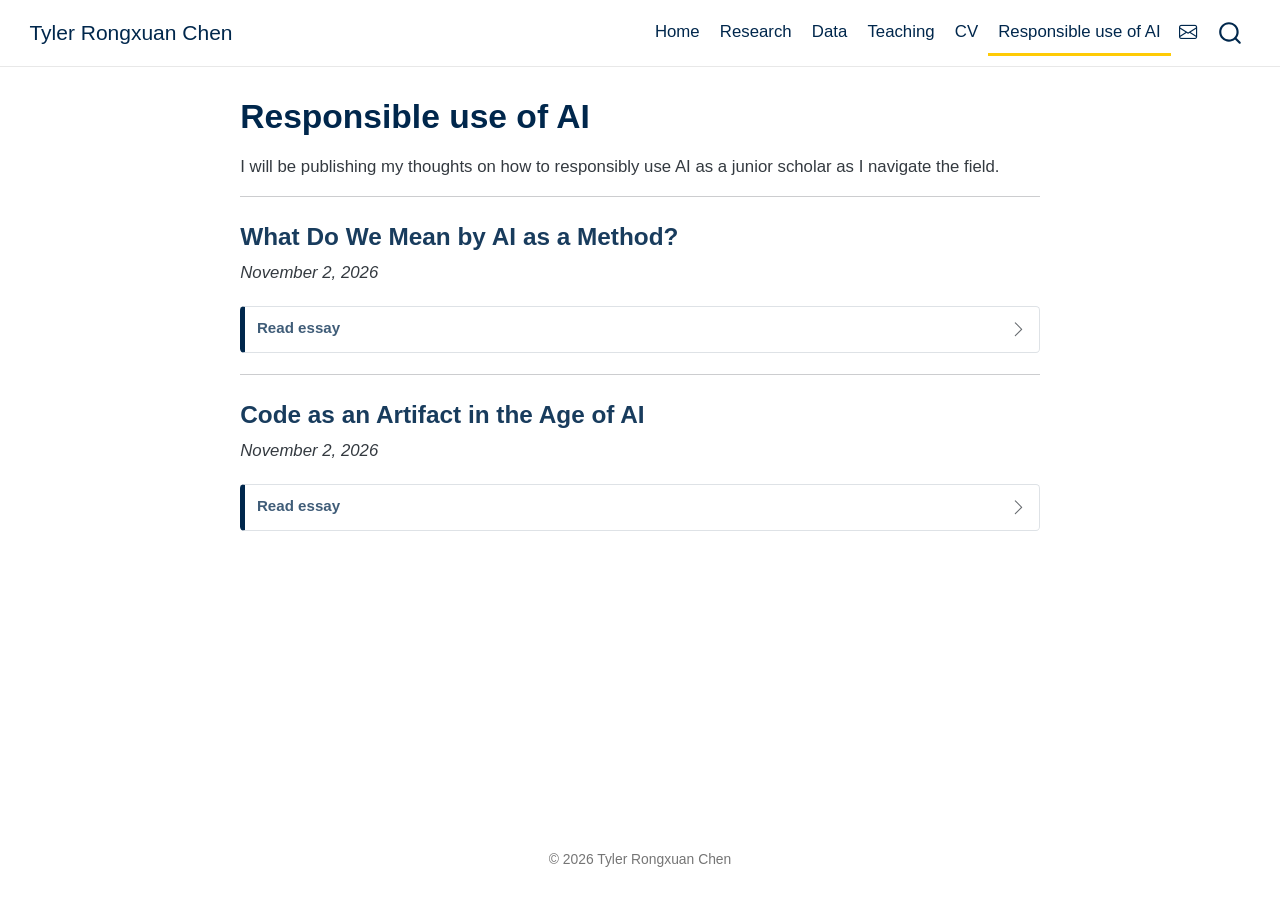
==== ai.html @ ea93e03c "Publish site 2026-11-02 21:11" ====
<!DOCTYPE html>
<html xmlns="http://www.w3.org/1999/xhtml" lang="en" xml:lang="en"><head>

<meta charset="utf-8">
<meta name="generator" content="quarto-1.10.18">

<meta name="viewport" content="width=device-width, initial-scale=1.0, user-scalable=yes">


<title>Responsible use of AI – Tyler Rongxuan Chen</title>
<style>
/* Default styles provided by pandoc.
** See https://pandoc.org/MANUAL.html#variables-for-html for config info.
*/
span.smallcaps{font-variant: small-caps;}
div.columns{display: flex; gap: 1.5em;}
div.column{flex: auto;}
@media screen {
div.columns{gap: min(4vw, 1.5em);}
div.column{overflow-x: auto;}
}
div.hanging-indent{margin-left: 1.5em; text-indent: -1.5em;}
ul.task-list{list-style: none;}
ul.task-list li input[type="checkbox"] {
  width: 0.8em;
  margin: 0 0.8em 0.2em -1em; /* quarto-specific, see https://github.com/quarto-dev/quarto-cli/issues/4556 */ 
  vertical-align: middle;
}
</style>


<script src="site_libs/quarto-nav/quarto-nav.js"></script>
<script src="site_libs/clipboard/clipboard.min.js"></script>
<script src="site_libs/quarto-search/autocomplete.umd.js"></script>
<script src="site_libs/quarto-search/fuse.min.js"></script>
<script src="site_libs/quarto-search/quarto-search.js"></script>
<meta name="quarto:offset" content="./">
<script src="site_libs/quarto-html/quarto.js" type="module"></script>
<script src="site_libs/quarto-html/tabsets/tabsets.js" type="module"></script>
<script src="site_libs/quarto-html/popper.min.js"></script>
<script src="site_libs/quarto-html/tippy.umd.min.js"></script>
<script src="site_libs/quarto-html/anchor.min.js"></script>
<link href="site_libs/quarto-html/tippy.css" rel="stylesheet">
<link href="site_libs/quarto-html/quarto-syntax-highlighting-64a204ab8560d761af7679ceaba22944.css" rel="stylesheet" id="quarto-text-highlighting-styles">
<script src="site_libs/bootstrap/bootstrap.min.js"></script>
<link href="site_libs/bootstrap/bootstrap-icons.css" rel="stylesheet">
<link href="site_libs/bootstrap/bootstrap-3b9a1a754504e1b850b1dd8a94b11211.min.css" rel="stylesheet" append-hash="true" id="quarto-bootstrap" data-mode="light">
<script id="quarto-search-options" type="application/json">{
  "location": "navbar",
  "copy-button": false,
  "collapse-after": 3,
  "panel-placement": "end",
  "type": "overlay",
  "limit": 50,
  "keyboard-shortcut": [
    "f",
    "/",
    "s"
  ],
  "show-item-context": false,
  "language": {
    "search-no-results-text": "No results",
    "search-matching-documents-text": "matching documents",
    "search-copy-link-title": "Copy link to search",
    "search-hide-matches-text": "Hide additional matches",
    "search-more-match-text": "more match in this document",
    "search-more-matches-text": "more matches in this document",
    "search-clear-button-title": "Clear",
    "search-text-placeholder": "",
    "search-detached-cancel-button-title": "Cancel",
    "search-submit-button-title": "Submit",
    "search-label": "Search"
  }
}</script>


<meta property="og:title" content="Responsible use of AI – Tyler Rongxuan Chen">
<meta property="og:description" content="Political scientist studying parties, party systems, and the geography of population groups">
<meta property="og:image" content="https://tylerrongxuanchen.github.io/assets/profile.jpg">
<meta property="og:site_name" content="Tyler Rongxuan Chen">
<meta name="twitter:title" content="Responsible use of AI – Tyler Rongxuan Chen">
<meta name="twitter:description" content="Political scientist studying parties, party systems, and the geography of population groups">
<meta name="twitter:image" content="https://tylerrongxuanchen.github.io/assets/profile.jpg">
<meta name="twitter:card" content="summary_large_image">
</head>

<body class="nav-fixed fullcontent quarto-light">

<div id="quarto-search-results"></div>
  <header id="quarto-header" class="headroom fixed-top">
    <nav class="navbar navbar-expand-lg " data-bs-theme="dark">
      <div class="navbar-container container-fluid">
      <div class="navbar-brand-container mx-auto">
    <a class="navbar-brand" href="./index.html">
    <span class="navbar-title">Tyler Rongxuan Chen</span>
    </a>
  </div>
            <div id="quarto-search" class="" title="Search"></div>
          <button class="navbar-toggler" type="button" data-bs-toggle="collapse" data-bs-target="#navbarCollapse" aria-controls="navbarCollapse" role="menu" aria-expanded="false" aria-label="Toggle navigation" onclick="if (window.quartoToggleHeadroom) { window.quartoToggleHeadroom(); }">
  <span class="navbar-toggler-icon"></span>
</button>
          <div class="collapse navbar-collapse" id="navbarCollapse">
            <ul class="navbar-nav navbar-nav-scroll ms-auto">
  <li class="nav-item">
    <a class="nav-link" href="./index.html"> 
<span class="menu-text">Home</span></a>
  </li>  
  <li class="nav-item">
    <a class="nav-link" href="./research.html"> 
<span class="menu-text">Research</span></a>
  </li>  
  <li class="nav-item">
    <a class="nav-link" href="./data.html"> 
<span class="menu-text">Data</span></a>
  </li>  
  <li class="nav-item">
    <a class="nav-link" href="./teaching.html"> 
<span class="menu-text">Teaching</span></a>
  </li>  
  <li class="nav-item">
    <a class="nav-link" href="./cv.html"> 
<span class="menu-text">CV</span></a>
  </li>  
  <li class="nav-item">
    <a class="nav-link active" href="./ai.html" aria-current="page"> 
<span class="menu-text">Responsible use of AI</span></a>
  </li>  
  <li class="nav-item compact">
    <a class="nav-link" href="mailto:tylercr@umich.edu"> <i class="bi bi-envelope" role="img" aria-label="Email">
</i> 
<span class="menu-text"></span></a>
  </li>  
</ul>
          </div> <!-- /navcollapse -->
            <div class="quarto-navbar-tools">
</div>
      </div> <!-- /container-fluid -->
    </nav>
</header>
<!-- content -->
<div id="quarto-content" class="quarto-container page-columns page-rows-contents page-layout-article page-navbar">
<!-- sidebar -->
<!-- margin-sidebar -->
    
<!-- main -->
<main class="content" id="quarto-document-content">

<header id="title-block-header" class="quarto-title-block default">
<div class="quarto-title">
<h1 class="title">Responsible use of AI</h1>
</div>



<div class="quarto-title-meta">

    
  
    
  </div>
  


</header>


<p>I will be publishing my thoughts on how to responsibly use AI as a junior scholar as I navigate the field.</p>
<hr>
<section id="what-do-we-mean-by-ai-as-a-method" class="level3">
<h3 class="anchored" data-anchor-id="what-do-we-mean-by-ai-as-a-method">What Do We Mean by AI as a Method?</h3>
<p><em>November 2, 2026</em></p>
<div class="callout callout-style-simple callout-note no-icon callout-titled">
<div class="callout-header d-flex align-content-center collapsed" data-bs-toggle="collapse" data-bs-target=".callout-1-contents" aria-controls="callout-1" aria-expanded="false" aria-label="Toggle callout">
<div class="callout-icon-container">
<i class="callout-icon no-icon"></i>
</div>
<div class="callout-title-container flex-fill">
<span class="screen-reader-only">Note</span>Read essay
</div>
<div class="callout-btn-toggle d-inline-block border-0 py-1 ps-1 pe-0 float-end"><i class="callout-toggle"></i></div>
</div>
<div id="callout-1" class="callout-1-contents callout-collapse collapse">
<div class="callout-body-container callout-body">
<p>Political scientists increasingly talk about AI as a method, and I am not sure I know what we mean by it. Most of my own use of AI is to assist me in coding. But coding is itself a tool, and when AI helps me with coding, it is not offering a new tool so much as taking over a job that I used to do by hand. That alone does not make AI a method. Using a large language model, especially a reasoning model, to analyze text strikes me as a more legitimate case of AI as a method. Beyond that, I am still trying to work out where the boundaries lie.</p>
<p>This may sound like a purely conceptual question, but I think it is a methodological one that we have to address. How we classify a given use of AI determines what we should ask of it. A tool that drafts our code calls for different scrutiny than a model whose judgments become our data. In what follows, I sort the uses I can think of into a few roles. The list is provisional, and part of my reason for writing it down is to find out what I am missing.</p>
<p>The first role is AI as <em>research labor</em>, i.e., AI as a refinement of the research workflow. Here AI writes and debugs code, cleans and merges data, and handles the routine work of building a code base. This is the role I know best, and in my view it does not change our methods at all. A regression estimated with AI-written code is still a regression. What changes is who did the work and who can answer for it. The issues this role raises are therefore issues of data and workflow management: version control, documentation, and whether a human reader can still follow and contest the code. I took up that last problem in my previous essay, “Code as an Artifact in the Age of AI,” where I argued that AI-assisted code must remain readable to human reviewers.</p>
<p>The second role is AI as a <em>measurement instrument</em>, and this is where I think AI becomes a method in the full sense. When a language model classifies legislative speeches by topic, codes protest events from news reports, or places a party manifesto on an ideological scale, its judgments become our data (<a href="https://doi.org/10.1177/00491241251336794">Stuhler, Ton, and Ollion 2025</a>; <a href="https://doi.org/10.1017/pan.2026.10043">Dahlberg et al.&nbsp;2026</a>; <a href="https://doi.org/10.1111/lsq.70079">Lowande and Weiss 2026</a>). Text analysis is the clearest example I have so far, though I doubt it will stay the only one. Once AI is an instrument, it should face the standards we apply to any instrument. We need to know whether it measures what we claim it measures, whether it does so consistently, and what exactly the instrument is. That last point is less trivial than it sounds. A commercial model can be updated or retired, which means the instrument that produced our measures may no longer exist by the time someone tries to replicate them.</p>
<p>The third role is AI as a stand-in for human respondents. Some researchers have asked whether a language model, prompted to take on the characteristics of a demographic group, can answer survey questions the way members of that group would, producing what have been called “silicon samples” (<a href="https://doi.org/10.1017/pan.2023.2">Argyle et al.&nbsp;2023</a>; <a href="https://doi.org/10.1177/00491241251337316">Kozlowski and Evans 2025</a>; <a href="https://doi.org/10.1017/pan.2026.10057">Timoneda 2026</a>). I am the least sure about this role. It is also the most contested, because it depends on whether a model’s answers represent any real population at all, rather than some average of the text it was trained on. If they do, the implications for survey research are large. If they do not, a silicon sample measures the model, not the public. Can we rely on Generative AI to generate data for our research?</p>
<p>These three roles do not exhaust the possibilities, and at least three more belong on the list. First, AI can serve as a treatment. In some experiments, a chatbot is itself the intervention, e.g., when it tries to persuade respondents or deliberates with them (<a href="https://doi.org/10.1038/s41467-025-61345-5">Bai et al.&nbsp;2025</a>). The methodological question here is what exactly the treatment is, since no two conversations are alike. Second, AI can act as a generator of ideas, helping researchers form hypotheses or synthesize a literature. This role shapes our theory rather than our data, which makes its influence harder to see and harder to report. Third, AI can act as an auditor, checking whether a replication package runs or reviewing another scholar’s analysis. This role connects back to my essay on code, and it carries the same caution: an AI auditor can help a human reviewer, but if AI both writes and reviews the code, no human may ever have understood it.</p>
<p>Laid side by side, these roles suggest an answer to my opening question. Only some of them make AI a method in the strict sense, namely those in which AI produces or shapes our evidence: as an instrument, as a respondent, or as a treatment. The others are uses of AI as labor, as a source of ideas, or as a reviewer. They do not change our methods, but they do change how we account for our work. This is not to suggest that they matter less. If anything, they are more common and less visible, and they raise accountability questions that our field has only begun to take up.</p>
<p>I expect this list to change, and quickly. That is one reason I am writing these reflections here rather than waiting on a journal’s review cycle. Those of us who are early in our careers and use these tools every day are well placed to notice how they are changing our work, even before we have settled language to describe it. If I have missed a role, I would like to hear about it.</p>
</div>
</div>
</div>
<hr>
</section>
<section id="code-as-an-artifact-in-the-age-of-ai" class="level3">
<h3 class="anchored" data-anchor-id="code-as-an-artifact-in-the-age-of-ai">Code as an Artifact in the Age of AI</h3>
<p><em>November 2, 2026</em></p>
<div class="callout callout-style-simple callout-note no-icon callout-titled">
<div class="callout-header d-flex align-content-center collapsed" data-bs-toggle="collapse" data-bs-target=".callout-2-contents" aria-controls="callout-2" aria-expanded="false" aria-label="Toggle callout">
<div class="callout-icon-container">
<i class="callout-icon no-icon"></i>
</div>
<div class="callout-title-container flex-fill">
<span class="screen-reader-only">Note</span>Read essay
</div>
<div class="callout-btn-toggle d-inline-block border-0 py-1 ps-1 pe-0 float-end"><i class="callout-toggle"></i></div>
</div>
<div id="callout-2" class="callout-2-contents callout-collapse collapse">
<div class="callout-body-container callout-body">
<p>One of the first things to be automated in the age of generative AI is coding. As methodologists, and as political scientists more generally, we are still working out what we mean by AI as methodology, but I think one of its most fundamental uses is to help us code more efficiently and more accurately. Yet we usually pay attention to whether our code produces the results we want, and rarely think of the code we used to create those results as an artifact that we have to ship.</p>
<p>Replication is not yet an established fact in our field. Although top journals now require replication materials, most journals in political science do not require a fully replicable code base to be deposited in a repository when we publish. What makes things worse is that, because much of our data is sensitive, some code and raw data cannot be deposited even when we want to share them.</p>
<p>In short, I think we neglect code itself as an important artifact, one that demands our attention in the age of generative AI. So the question I keep coming back to is how much attention we should pay to the code. Based on my own work with co-authors, and with generative AI, I have come to believe that replicable research rests, at its foundation, on transparent coding and transparent data sharing. Even when privacy concerns block data sharing, the coding process should at least be transparent.</p>
<p>We now see more and more researchers report that they use generative AI in coding and that they review their results after the code is generated. I would argue, however, that we need to review not only the accuracy of the code but also its readability. Human reviewers should find it easy to read the code and understand what we are trying to do, even when AI assisted us in writing it.</p>
<p>In my understanding, then, a fully responsible use of AI in coding should produce a fully replicable replication package, one that allows any human reader with an adequate understanding of code to reproduce the results by hand and with their own mind, rather than asking another AI to review what the first AI produced. If we write code that produces accurate results but cannot be read by another human coder, the code becomes, in effect, readable only by another AI. That, I think, is a departure from the responsible use of AI. The concern is heightened by an ongoing debate in the software engineering community over whether AI that writes long stretches of code actually understands it. Some argue that these models only predict the next likely piece of code; others see something closer to genuine reasoning in what they produce. That debate is far from settled, and my argument does not depend on how it resolves: whether or not the AI understands the code, a human reader should be able to.</p>
<p>This essay grew out of a recent conversation with a colleague. I felt that I fully understood, and could fully review, the code that AI agents had produced for me, but to him the same code read as too long and too AI-like to follow. The exchange points to a knowledge gap. The researcher who prompts an AI agent to write code knows what they asked for and why, and so has a much better grasp of the code’s structure. A reader who cannot see the prompt has only the code itself, and may find it far harder to work out what each part does and why it is there. Code can therefore be transparent to its author and opaque to everyone else.</p>
<p>I see two potential ways to close this gap. The first is for human researchers to be able to write and revise the code themselves, so that it stays true to how human coders usually understand code, even when AI helped along the way. The second is to keep the AI-generated code but pair it with detailed documentation of the prompts behind it, or to ask the AI agent to record the instructions it worked from while coding, so that readers have the same context the author had. Personally, I think the first is somewhat easier for researchers to do than the second. Yet as the field keeps evolving, and if the trend is to take coding out of human hands entirely, the second may well become the solution.</p>
<p>I am not saying that we should not use AI to assist with coding. What I am saying is that human authors bear the ultimate responsibility for using AI in the right way, and for making sure that our code is actually reviewable and contestable by human readers. That, I think, matters a great deal.</p>
</div>
</div>
</div>


</section>

</main> <!-- /main -->
<script id="quarto-html-after-body" type="application/javascript">
  window.document.addEventListener("DOMContentLoaded", function (event) {
    const icon = "";
    const anchorJS = new window.AnchorJS();
    anchorJS.options = {
      placement: 'right',
      icon: icon
    };
    anchorJS.add('.anchored');
    const isCodeAnnotation = (el) => {
      for (const clz of el.classList) {
        if (clz.startsWith('code-annotation-')) {                     
          return true;
        }
      }
      return false;
    }
    const onCopySuccess = function(e) {
      // button target
      const button = e.trigger;
      // don't keep focus
      button.blur();
      // flash "checked"
      button.classList.add('code-copy-button-checked');
      var currentTitle = button.getAttribute("title");
      button.setAttribute("title", "Copied!");
      let tooltip;
      if (window.bootstrap) {
        button.setAttribute("data-bs-toggle", "tooltip");
        button.setAttribute("data-bs-placement", "left");
        button.setAttribute("data-bs-title", "Copied!");
        tooltip = new bootstrap.Tooltip(button, 
          { trigger: "manual", 
            customClass: "code-copy-button-tooltip",
            offset: [0, -8]});
        tooltip.show();    
      }
      setTimeout(function() {
        if (tooltip) {
          tooltip.hide();
          button.removeAttribute("data-bs-title");
          button.removeAttribute("data-bs-toggle");
          button.removeAttribute("data-bs-placement");
        }
        button.setAttribute("title", currentTitle);
        button.classList.remove('code-copy-button-checked');
      }, 1000);
      // clear code selection
      e.clearSelection();
    }
    const getTextToCopy = function(trigger) {
      const outerScaffold = trigger.parentElement.cloneNode(true);
      const codeEl = outerScaffold.querySelector('code');
      for (const childEl of codeEl.children) {
        if (isCodeAnnotation(childEl)) {
          childEl.remove();
        }
      }
      return codeEl.innerText;
    }
    const clipboard = new window.ClipboardJS('.code-copy-button:not([data-in-quarto-modal])', {
      text: getTextToCopy
    });
    clipboard.on('success', onCopySuccess);
    if (window.document.getElementById('quarto-embedded-source-code-modal')) {
      const clipboardModal = new window.ClipboardJS('.code-copy-button[data-in-quarto-modal]', {
        text: getTextToCopy,
        container: window.document.getElementById('quarto-embedded-source-code-modal')
      });
      clipboardModal.on('success', onCopySuccess);
    }
      var localhostRegex = new RegExp(/^(?:http|https):\/\/localhost\:?[0-9]*\//);
      var mailtoRegex = new RegExp(/^mailto:/);
        var filterRegex = new RegExp("https:\/\/tylerrongxuanchen\.github\.io");
      var isInternal = (href) => {
          return filterRegex.test(href) || localhostRegex.test(href) || mailtoRegex.test(href);
      }
      // Inspect non-navigation links and adorn them if external
     var links = window.document.querySelectorAll('a[href]:not(.nav-link):not(.navbar-brand):not(.toc-action):not(.sidebar-link):not(.sidebar-item-toggle):not(.pagination-link):not(.no-external):not([aria-hidden]):not(.dropdown-item):not(.quarto-navigation-tool):not(.about-link)');
      for (var i=0; i<links.length; i++) {
        const link = links[i];
        if (!isInternal(link.href)) {
          // undo the damage that might have been done by quarto-nav.js in the case of
          // links that we want to consider external
          if (link.dataset.originalHref !== undefined) {
            link.href = link.dataset.originalHref;
          }
            // target, if specified
            link.setAttribute("target", "_blank");
            if (link.getAttribute("rel") === null) {
              link.setAttribute("rel", "noopener");
            }
        }
      }
    function tippyHover(el, contentFn, onTriggerFn, onUntriggerFn) {
      const config = {
        allowHTML: true,
        maxWidth: 500,
        delay: 100,
        arrow: false,
        appendTo: function(el) {
            return el.parentElement;
        },
        interactive: true,
        interactiveBorder: 10,
        theme: 'quarto',
        placement: 'bottom-start',
      };
      if (contentFn) {
        config.content = contentFn;
      }
      if (onTriggerFn) {
        config.onTrigger = onTriggerFn;
      }
      if (onUntriggerFn) {
        config.onUntrigger = onUntriggerFn;
      }
      window.tippy(el, config); 
    }
    const noterefs = window.document.querySelectorAll('a[role="doc-noteref"]');
    for (var i=0; i<noterefs.length; i++) {
      const ref = noterefs[i];
      tippyHover(ref, function() {
        // use id or data attribute instead here
        let href = ref.getAttribute('data-footnote-href') || ref.getAttribute('href');
        try { href = new URL(href).hash; } catch {}
        const id = href.replace(/^#\/?/, "");
        const note = window.document.getElementById(id);
        if (note) {
          return note.innerHTML;
        } else {
          return "";
        }
      });
    }
    const xrefs = window.document.querySelectorAll('a.quarto-xref');
    const processXRef = (id, note) => {
      // Strip column container classes
      const stripColumnClz = (el) => {
        el.classList.remove("page-full", "page-columns");
        if (el.children) {
          for (const child of el.children) {
            stripColumnClz(child);
          }
        }
      }
      stripColumnClz(note)
      if (id === null || id.startsWith('sec-')) {
        // Special case sections, only their first couple elements
        const container = document.createElement("div");
        if (note.children && note.children.length > 2) {
          container.appendChild(note.children[0].cloneNode(true));
          for (let i = 1; i < note.children.length; i++) {
            const child = note.children[i];
            if (child.tagName === "P" && child.innerText === "") {
              continue;
            } else {
              container.appendChild(child.cloneNode(true));
              break;
            }
          }
          if (window.Quarto?.typesetMath) {
            window.Quarto.typesetMath(container);
          }
          return container.innerHTML
        } else {
          if (window.Quarto?.typesetMath) {
            window.Quarto.typesetMath(note);
          }
          return note.innerHTML;
        }
      } else {
        // Remove any anchor links if they are present
        const anchorLink = note.querySelector('a.anchorjs-link');
        if (anchorLink) {
          anchorLink.remove();
        }
        if (window.Quarto?.typesetMath) {
          window.Quarto.typesetMath(note);
        }
        if (note.classList.contains("callout")) {
          return note.outerHTML;
        } else {
          return note.innerHTML;
        }
      }
    }
    for (var i=0; i<xrefs.length; i++) {
      const xref = xrefs[i];
      tippyHover(xref, undefined, function(instance) {
        instance.disable();
        let url = xref.getAttribute('href');
        let hash = undefined; 
        if (url.startsWith('#')) {
          hash = url;
        } else {
          try { hash = new URL(url).hash; } catch {}
        }
        if (hash) {
          const id = hash.replace(/^#\/?/, "");
          const note = window.document.getElementById(id);
          if (note !== null) {
            try {
              const html = processXRef(id, note.cloneNode(true));
              instance.setContent(html);
            } finally {
              instance.enable();
              instance.show();
            }
          } else {
            // See if we can fetch this
            fetch(url.split('#')[0])
            .then(res => res.text())
            .then(html => {
              const parser = new DOMParser();
              const htmlDoc = parser.parseFromString(html, "text/html");
              const note = htmlDoc.getElementById(id);
              if (note !== null) {
                const html = processXRef(id, note);
                instance.setContent(html);
              } 
            }).finally(() => {
              instance.enable();
              instance.show();
            });
          }
        } else {
          // See if we can fetch a full url (with no hash to target)
          // This is a special case and we should probably do some content thinning / targeting
          fetch(url)
          .then(res => res.text())
          .then(html => {
            const parser = new DOMParser();
            const htmlDoc = parser.parseFromString(html, "text/html");
            const note = htmlDoc.querySelector('main.content');
            if (note !== null) {
              // This should only happen for chapter cross references
              // (since there is no id in the URL)
              // remove the first header
              if (note.children.length > 0 && note.children[0].tagName === "HEADER") {
                note.children[0].remove();
              }
              const html = processXRef(null, note);
              instance.setContent(html);
            } 
          }).finally(() => {
            instance.enable();
            instance.show();
          });
        }
      }, function(instance) {
      });
    }
        let selectedAnnoteEl;
        const selectorForAnnotation = ( cell, annotation) => {
          let cellAttr = 'data-code-cell="' + cell + '"';
          let lineAttr = 'data-code-annotation="' +  annotation + '"';
          const selector = 'span[' + cellAttr + '][' + lineAttr + ']';
          return selector;
        }
        const selectCodeLines = (annoteEl) => {
          const doc = window.document;
          const targetCell = annoteEl.getAttribute("data-target-cell");
          const targetAnnotation = annoteEl.getAttribute("data-target-annotation");
          const annoteSpan = window.document.querySelector(selectorForAnnotation(targetCell, targetAnnotation));
          const lines = annoteSpan.getAttribute("data-code-lines").split(",");
          const lineIds = lines.map((line) => {
            return targetCell + "-" + line;
          })
          let top = null;
          let height = null;
          let parent = null;
          if (lineIds.length > 0) {
              //compute the position of the single el (top and bottom and make a div)
              const el = window.document.getElementById(lineIds[0]);
              top = el.offsetTop;
              height = el.offsetHeight;
              parent = el.parentElement.parentElement;
            if (lineIds.length > 1) {
              const lastEl = window.document.getElementById(lineIds[lineIds.length - 1]);
              const bottom = lastEl.offsetTop + lastEl.offsetHeight;
              height = bottom - top;
            }
            if (top !== null && height !== null && parent !== null) {
              // cook up a div (if necessary) and position it 
              let div = window.document.getElementById("code-annotation-line-highlight");
              if (div === null) {
                div = window.document.createElement("div");
                div.setAttribute("id", "code-annotation-line-highlight");
                div.style.position = 'absolute';
                parent.appendChild(div);
              }
              div.style.top = top - 2 + "px";
              div.style.height = height + 4 + "px";
              div.style.left = 0;
              let gutterDiv = window.document.getElementById("code-annotation-line-highlight-gutter");
              if (gutterDiv === null) {
                gutterDiv = window.document.createElement("div");
                gutterDiv.setAttribute("id", "code-annotation-line-highlight-gutter");
                gutterDiv.style.position = 'absolute';
                const codeCell = window.document.getElementById(targetCell);
                const gutter = codeCell.querySelector('.code-annotation-gutter');
                gutter.appendChild(gutterDiv);
              }
              gutterDiv.style.top = top - 2 + "px";
              gutterDiv.style.height = height + 4 + "px";
            }
            selectedAnnoteEl = annoteEl;
          }
        };
        const unselectCodeLines = () => {
          const elementsIds = ["code-annotation-line-highlight", "code-annotation-line-highlight-gutter"];
          elementsIds.forEach((elId) => {
            const div = window.document.getElementById(elId);
            if (div) {
              div.remove();
            }
          });
          selectedAnnoteEl = undefined;
        };
          // Handle positioning of the toggle
      window.addEventListener(
        "resize",
        throttle(() => {
          elRect = undefined;
          if (selectedAnnoteEl) {
            selectCodeLines(selectedAnnoteEl);
          }
        }, 10)
      );
      function throttle(fn, ms) {
      let throttle = false;
      let timer;
        return (...args) => {
          if(!throttle) { // first call gets through
              fn.apply(this, args);
              throttle = true;
          } else { // all the others get throttled
              if(timer) clearTimeout(timer); // cancel #2
              timer = setTimeout(() => {
                fn.apply(this, args);
                timer = throttle = false;
              }, ms);
          }
        };
      }
        // Attach click handler to the DT
        const annoteDls = window.document.querySelectorAll('dt[data-target-cell]');
        for (const annoteDlNode of annoteDls) {
          annoteDlNode.addEventListener('click', (event) => {
            const clickedEl = event.target;
            if (clickedEl !== selectedAnnoteEl) {
              unselectCodeLines();
              const activeEl = window.document.querySelector('dt[data-target-cell].code-annotation-active');
              if (activeEl) {
                activeEl.classList.remove('code-annotation-active');
              }
              selectCodeLines(clickedEl);
              clickedEl.classList.add('code-annotation-active');
            } else {
              // Unselect the line
              unselectCodeLines();
              clickedEl.classList.remove('code-annotation-active');
            }
          });
        }
    const findCites = (el) => {
      const parentEl = el.parentElement;
      if (parentEl) {
        const cites = parentEl.dataset.cites;
        if (cites) {
          return {
            el,
            cites: cites.split(' ')
          };
        } else {
          return findCites(el.parentElement)
        }
      } else {
        return undefined;
      }
    };
    var bibliorefs = window.document.querySelectorAll('a[role="doc-biblioref"]');
    for (var i=0; i<bibliorefs.length; i++) {
      const ref = bibliorefs[i];
      const citeInfo = findCites(ref);
      if (citeInfo) {
        tippyHover(citeInfo.el, function() {
          var popup = window.document.createElement('div');
          citeInfo.cites.forEach(function(cite) {
            var citeDiv = window.document.createElement('div');
            citeDiv.classList.add('hanging-indent');
            citeDiv.classList.add('csl-entry');
            var biblioDiv = window.document.getElementById('ref-' + cite);
            if (biblioDiv) {
              citeDiv.innerHTML = biblioDiv.innerHTML;
            }
            popup.appendChild(citeDiv);
          });
          return popup.innerHTML;
        });
      }
    }
  });
  </script>
</div> <!-- /content -->
<footer class="footer">
  <div class="nav-footer">
    <div class="nav-footer-left">
      &nbsp;
    </div>   
    <div class="nav-footer-center">
<p>© 2026 Tyler Rongxuan Chen</p>
</div>
    <div class="nav-footer-right">
      &nbsp;
    </div>
  </div>
</footer>




</body></html>
---- site_libs/quarto-html/tippy.css ----
.tippy-box[data-animation=fade][data-state=hidden]{opacity:0}[data-tippy-root]{max-width:calc(100vw - 10px)}.tippy-box{position:relative;background-color:#333;color:#fff;border-radius:4px;font-size:14px;line-height:1.4;white-space:normal;outline:0;transition-property:transform,visibility,opacity}.tippy-box[data-placement^=top]>.tippy-arrow{bottom:0}.tippy-box[data-placement^=top]>.tippy-arrow:before{bottom:-7px;left:0;border-width:8px 8px 0;border-top-color:initial;transform-origin:center top}.tippy-box[data-placement^=bottom]>.tippy-arrow{top:0}.tippy-box[data-placement^=bottom]>.tippy-arrow:before{top:-7px;left:0;border-width:0 8px 8px;border-bottom-color:initial;transform-origin:center bottom}.tippy-box[data-placement^=left]>.tippy-arrow{right:0}.tippy-box[data-placement^=left]>.tippy-arrow:before{border-width:8px 0 8px 8px;border-left-color:initial;right:-7px;transform-origin:center left}.tippy-box[data-placement^=right]>.tippy-arrow{left:0}.tippy-box[data-placement^=right]>.tippy-arrow:before{left:-7px;border-width:8px 8px 8px 0;border-right-color:initial;transform-origin:center right}.tippy-box[data-inertia][data-state=visible]{transition-timing-function:cubic-bezier(.54,1.5,.38,1.11)}.tippy-arrow{width:16px;height:16px;color:#333}.tippy-arrow:before{content:"";position:absolute;border-color:transparent;border-style:solid}.tippy-content{position:relative;padding:5px 9px;z-index:1}
---- site_libs/quarto-html/quarto-syntax-highlighting-64a204ab8560d761af7679ceaba22944.css ----
/* quarto syntax highlight colors */
:root {
  --quarto-hl-ot-color: #003B4F;
  --quarto-hl-at-color: #657422;
  --quarto-hl-ss-color: #20794D;
  --quarto-hl-an-color: #5E5E5E;
  --quarto-hl-fu-color: #4758AB;
  --quarto-hl-st-color: #20794D;
  --quarto-hl-cf-color: #003B4F;
  --quarto-hl-op-color: #5E5E5E;
  --quarto-hl-er-color: #AD0000;
  --quarto-hl-bn-color: #AD0000;
  --quarto-hl-al-color: #AD0000;
  --quarto-hl-va-color: #111111;
  --quarto-hl-bu-color: inherit;
  --quarto-hl-ex-color: inherit;
  --quarto-hl-pp-color: #AD0000;
  --quarto-hl-in-color: #5E5E5E;
  --quarto-hl-vs-color: #20794D;
  --quarto-hl-wa-color: #5E5E5E;
  --quarto-hl-do-color: #5E5E5E;
  --quarto-hl-im-color: #00769E;
  --quarto-hl-ch-color: #20794D;
  --quarto-hl-dt-color: #AD0000;
  --quarto-hl-fl-color: #AD0000;
  --quarto-hl-co-color: #5E5E5E;
  --quarto-hl-cv-color: #5E5E5E;
  --quarto-hl-cn-color: #8f5902;
  --quarto-hl-sc-color: #5E5E5E;
  --quarto-hl-dv-color: #AD0000;
  --quarto-hl-kw-color: #003B4F;
}

/* other quarto variables */
:root {
  --quarto-font-monospace: SFMono-Regular, Menlo, Monaco, Consolas, "Liberation Mono", "Courier New", monospace;
}

/* syntax highlight based on Pandoc's rules */
pre > code.sourceCode > span {
  color: #003B4F;
}

code.sourceCode > span {
  color: #003B4F;
}

div.sourceCode,
div.sourceCode pre.sourceCode {
  color: #003B4F;
}

/* Normal */
code span {
  color: #003B4F;
}

/* Alert */
code span.al {
  color: #AD0000;
  font-style: inherit;
}

/* Annotation */
code span.an {
  color: #5E5E5E;
  font-style: inherit;
}

/* Attribute */
code span.at {
  color: #657422;
  font-style: inherit;
}

/* BaseN */
code span.bn {
  color: #AD0000;
  font-style: inherit;
}

/* BuiltIn */
code span.bu {
  font-style: inherit;
}

/* ControlFlow */
code span.cf {
  color: #003B4F;
  font-weight: bold;
  font-style: inherit;
}

/* Char */
code span.ch {
  color: #20794D;
  font-style: inherit;
}

/* Constant */
code span.cn {
  color: #8f5902;
  font-style: inherit;
}

/* Comment */
code span.co {
  color: #5E5E5E;
  font-style: inherit;
}

/* CommentVar */
code span.cv {
  color: #5E5E5E;
  font-style: italic;
}

/* Documentation */
code span.do {
  color: #5E5E5E;
  font-style: italic;
}

/* DataType */
code span.dt {
  color: #AD0000;
  font-style: inherit;
}

/* DecVal */
code span.dv {
  color: #AD0000;
  font-style: inherit;
}

/* Error */
code span.er {
  color: #AD0000;
  font-style: inherit;
}

/* Extension */
code span.ex {
  font-style: inherit;
}

/* Float */
code span.fl {
  color: #AD0000;
  font-style: inherit;
}

/* Function */
code span.fu {
  color: #4758AB;
  font-style: inherit;
}

/* Import */
code span.im {
  color: #00769E;
  font-style: inherit;
}

/* Information */
code span.in {
  color: #5E5E5E;
  font-style: inherit;
}

/* Keyword */
code span.kw {
  color: #003B4F;
  font-weight: bold;
  font-style: inherit;
}

/* Operator */
code span.op {
  color: #5E5E5E;
  font-style: inherit;
}

/* Other */
code span.ot {
  color: #003B4F;
  font-style: inherit;
}

/* Preprocessor */
code span.pp {
  color: #AD0000;
  font-style: inherit;
}

/* SpecialChar */
code span.sc {
  color: #5E5E5E;
  font-style: inherit;
}

/* SpecialString */
code span.ss {
  color: #20794D;
  font-style: inherit;
}

/* String */
code span.st {
  color: #20794D;
  font-style: inherit;
}

/* Variable */
code span.va {
  color: #111111;
  font-style: inherit;
}

/* VerbatimString */
code span.vs {
  color: #20794D;
  font-style: inherit;
}

/* Warning */
code span.wa {
  color: #5E5E5E;
  font-style: italic;
}

.prevent-inlining {
  content: "</";
}

/*# sourceMappingURL=9d8d5bb603a83b8298b89080a598c93b.css.map */
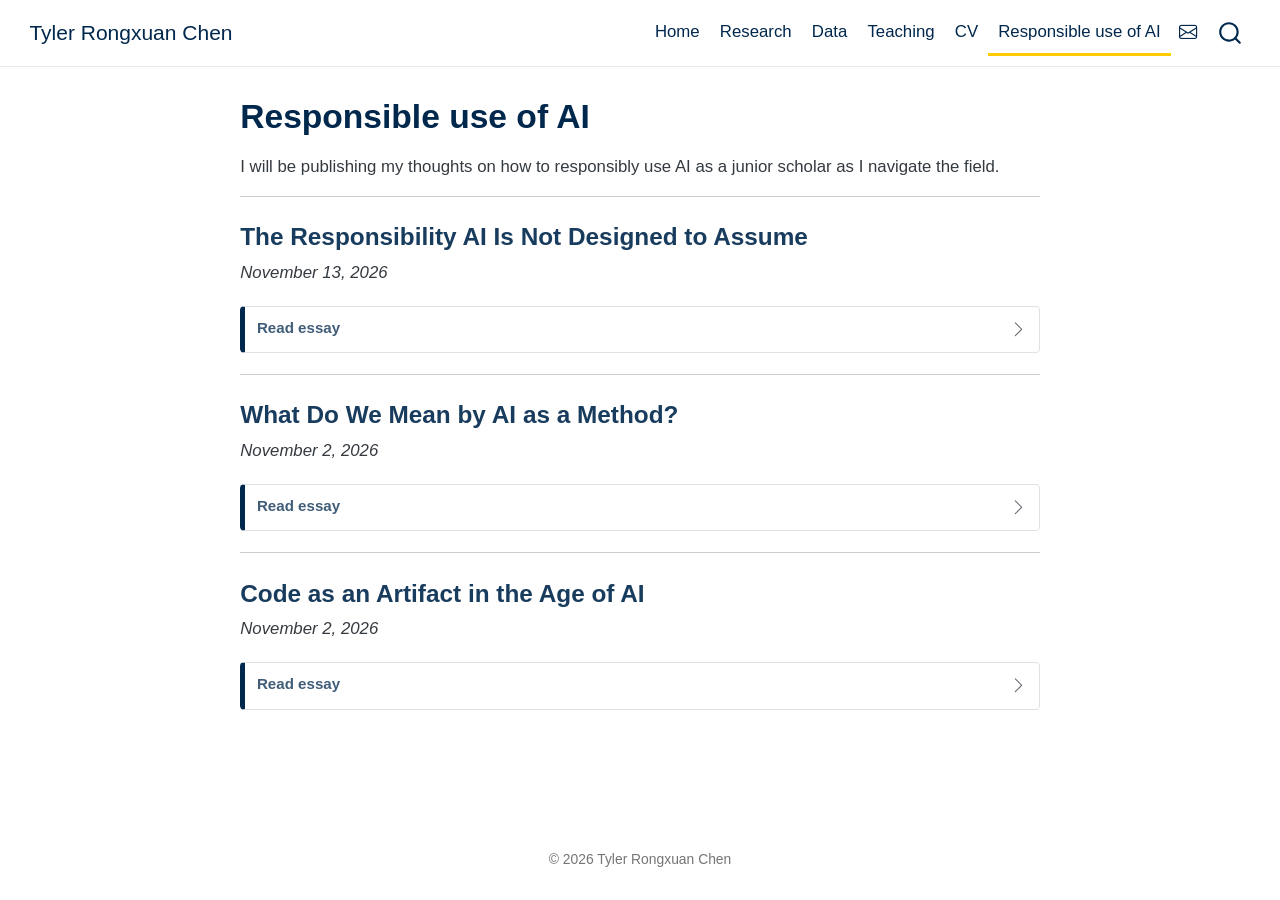
==== commit 72c37d55: "Publish site 2026-11-24 11:04" ====
--- a/ai.html
+++ b/ai.html
@@ -166,11 +166,39 @@
 
 <p>I will be publishing my thoughts on how to responsibly use AI as a junior scholar as I navigate the field.</p>
 <hr>
+<section id="the-responsibility-ai-is-not-designed-to-assume" class="level3">
+<h3 class="anchored" data-anchor-id="the-responsibility-ai-is-not-designed-to-assume">The Responsibility AI Is Not Designed to Assume</h3>
+<p><em>November 13, 2026</em></p>
+<div class="callout callout-style-simple callout-note no-icon callout-titled">
+<div class="callout-header d-flex align-content-center collapsed" data-bs-toggle="collapse" data-bs-target=".callout-1-contents" aria-controls="callout-1" aria-expanded="false" aria-label="Toggle callout">
+<div class="callout-icon-container">
+<i class="callout-icon no-icon"></i>
+</div>
+<div class="callout-title-container flex-fill">
+<span class="screen-reader-only">Note</span>Read essay
+</div>
+<div class="callout-btn-toggle d-inline-block border-0 py-1 ps-1 pe-0 float-end"><i class="callout-toggle"></i></div>
+</div>
+<div id="callout-1" class="callout-1-contents callout-collapse collapse">
+<div class="callout-body-container callout-body">
+<p>On November 4, 2026, the <em>American Journal of Political Science</em> <a href="https://ajps.org/2026/11/04/new-ajps-submission-cap-policy/">announced</a> that any scholar may author or co-author no more than three submissions to the journal in a rolling twelve-month period. The editors tie the cap to a sharp rise in submissions, and they name AI as one reason writing a paper has become so much easier. A week earlier, Gary King and Steven Worthington circulated a working paper reporting that AI reviews of journal articles outperformed human expert reviews, and laying out what journals might do with that finding (<a href="https://gking.harvard.edu/files/peerless.pdf">King and Worthington 2026</a>). Read together, the two point to the same pressure from opposite ends: AI makes papers easier to write, and it may soon make them easier to review.</p>
+<p>On November 6, Tom Pepinsky reflected on writing “Comparative Politics and the New Area Studies” with Jordan Gans-Morse and Daniel Gingerich without any AI, and that reflection put words to something I have been trying to say (<a href="https://doi.org/10.1017/S153759272610632X">Gans-Morse, Gingerich, and Pepinsky 2026</a>; <a href="https://bsky.app/profile/tompepinsky.com/post/3mznuepoitk2a">Pepinsky 2026</a>). The real insights, Pepinsky wrote, emerged among coauthors exchanging ideas, disagreeing, and searching for expressions, and the words themselves carry a history of how they changed across drafts. I share the view that AI cannot automate the research process away. My own reason sits a little earlier in that process, in the data, and in the judgments we make long before we search for the right expression.</p>
+<p>I will start with my personal perception of using AI in my own workflow. AI is definitely helpful in speeding up coding and data cleaning, and it is incredibly helpful in processing text data. However, this does not mean that AI is truly speeding up the process of producing research. I think much of the productivity we feel with AI rests on a hallucination of our own: the belief that a large share of research can be automated, including the design of the model and the cleaning of the data. These are exactly the steps where research is made. How to specify a model, and what to do with a missing value, a miscoded case, or an outlier, are not clerical tasks that come before the real work. They are judgments about what the data mean, and each one shapes the result. When AI performs them in seconds, the speed feels like productivity, but what has actually happened is that a set of theoretical choices was made without anyone taking responsibility for them. If we are only reporting regression tables without any interpretation, and believe that is the future of academic research, then sure, I think we can go with AI. However, if we care about theory and about interpreting statistical analysis based on real-world data, humans still need to take responsibility for the majority of the research.</p>
+<p>The danger of using AI in research is not that AI is not good. It is that we underestimate the weight of human perception in choosing the process, cleaning the data, and interpreting it, and how deeply that perception has been integrated into the whole process of social science research. I think we are worrying about the wrong side of AI’s influence on social science. In my essays about the responsible use of AI, I keep going back to the influence of AI on data rather than on other parts of research. For example, many people are worrying about hallucinations in literature reviews, which is totally understandable, because it is the most checkable part of AI work: we can simply reduce the question of whether a person has used AI responsibly to a true-or-false question about whether the literature is cited properly. The true hidden parameter we are missing is that poor-quality real-world data can easily be reorganized to tell a different story, and AI is not good at it.</p>
+<p>I think this has something to do with what is the most important thing in political science. As a theory-driven researcher, I find it counterproductive if we rely on AI to write most of our research. I generally believe AI does a great job at coding and at describing statistical tests from a technical point of view. However, this train of thought seems to be more in line with an approach to social science research in which we mine the data to find significant results and then put a framing over them.</p>
+<p>It is true that we have to evolve our understanding based on new data and new analyses. However, the biggest danger in social science research is that our data are usually so poor that they can be interpreted in several different directions if we are not careful about what the data actually mean. We may be conducting unconscious p-hacking and overfitting of the data by relying on AI too much, and then, at the very last step, leaving the peer review process to AI as well.</p>
+<p>I think that even in the age of big data, theory-driven social science research is still important. Until AI is actually able to gain senses, including eyesight, hearing, and others, the human touch and human perception of the social world will remain extremely conducive to formulating human-oriented social theory.</p>
+<p>The process of writing an article, from cleaning the data to designing the hypothesis tests, choosing the right methods, and finally sitting down and writing the article itself: all of these come together to contribute to our development of theory. In this sense, the real challenge AI poses to theory-driven social science research is about our poor understanding of data and statistical analysis, and the human component inside it. Unless we decide to move completely away from the theory-driven tradition of social science research, I do not think we can automate too many parts of our research to AI, or make AI take a responsibility that it is not designed to assume.</p>
+</div>
+</div>
+</div>
+<hr>
+</section>
 <section id="what-do-we-mean-by-ai-as-a-method" class="level3">
 <h3 class="anchored" data-anchor-id="what-do-we-mean-by-ai-as-a-method">What Do We Mean by AI as a Method?</h3>
 <p><em>November 2, 2026</em></p>
 <div class="callout callout-style-simple callout-note no-icon callout-titled">
-<div class="callout-header d-flex align-content-center collapsed" data-bs-toggle="collapse" data-bs-target=".callout-1-contents" aria-controls="callout-1" aria-expanded="false" aria-label="Toggle callout">
+<div class="callout-header d-flex align-content-center collapsed" data-bs-toggle="collapse" data-bs-target=".callout-2-contents" aria-controls="callout-2" aria-expanded="false" aria-label="Toggle callout">
 <div class="callout-icon-container">
 <i class="callout-icon no-icon"></i>
 </div>
@@ -179,7 +207,7 @@
 </div>
 <div class="callout-btn-toggle d-inline-block border-0 py-1 ps-1 pe-0 float-end"><i class="callout-toggle"></i></div>
 </div>
-<div id="callout-1" class="callout-1-contents callout-collapse collapse">
+<div id="callout-2" class="callout-2-contents callout-collapse collapse">
 <div class="callout-body-container callout-body">
 <p>Political scientists increasingly talk about AI as a method, and I am not sure I know what we mean by it. Most of my own use of AI is to assist me in coding. But coding is itself a tool, and when AI helps me with coding, it is not offering a new tool so much as taking over a job that I used to do by hand. That alone does not make AI a method. Using a large language model, especially a reasoning model, to analyze text strikes me as a more legitimate case of AI as a method. Beyond that, I am still trying to work out where the boundaries lie.</p>
 <p>This may sound like a purely conceptual question, but I think it is a methodological one that we have to address. How we classify a given use of AI determines what we should ask of it. A tool that drafts our code calls for different scrutiny than a model whose judgments become our data. In what follows, I sort the uses I can think of into a few roles. The list is provisional, and part of my reason for writing it down is to find out what I am missing.</p>
@@ -198,7 +226,7 @@
 <h3 class="anchored" data-anchor-id="code-as-an-artifact-in-the-age-of-ai">Code as an Artifact in the Age of AI</h3>
 <p><em>November 2, 2026</em></p>
 <div class="callout callout-style-simple callout-note no-icon callout-titled">
-<div class="callout-header d-flex align-content-center collapsed" data-bs-toggle="collapse" data-bs-target=".callout-2-contents" aria-controls="callout-2" aria-expanded="false" aria-label="Toggle callout">
+<div class="callout-header d-flex align-content-center collapsed" data-bs-toggle="collapse" data-bs-target=".callout-3-contents" aria-controls="callout-3" aria-expanded="false" aria-label="Toggle callout">
 <div class="callout-icon-container">
 <i class="callout-icon no-icon"></i>
 </div>
@@ -207,7 +235,7 @@
 </div>
 <div class="callout-btn-toggle d-inline-block border-0 py-1 ps-1 pe-0 float-end"><i class="callout-toggle"></i></div>
 </div>
-<div id="callout-2" class="callout-2-contents callout-collapse collapse">
+<div id="callout-3" class="callout-3-contents callout-collapse collapse">
 <div class="callout-body-container callout-body">
 <p>One of the first things to be automated in the age of generative AI is coding. As methodologists, and as political scientists more generally, we are still working out what we mean by AI as methodology, but I think one of its most fundamental uses is to help us code more efficiently and more accurately. Yet we usually pay attention to whether our code produces the results we want, and rarely think of the code we used to create those results as an artifact that we have to ship.</p>
 <p>Replication is not yet an established fact in our field. Although top journals now require replication materials, most journals in political science do not require a fully replicable code base to be deposited in a repository when we publish. What makes things worse is that, because much of our data is sensitive, some code and raw data cannot be deposited even when we want to share them.</p>
